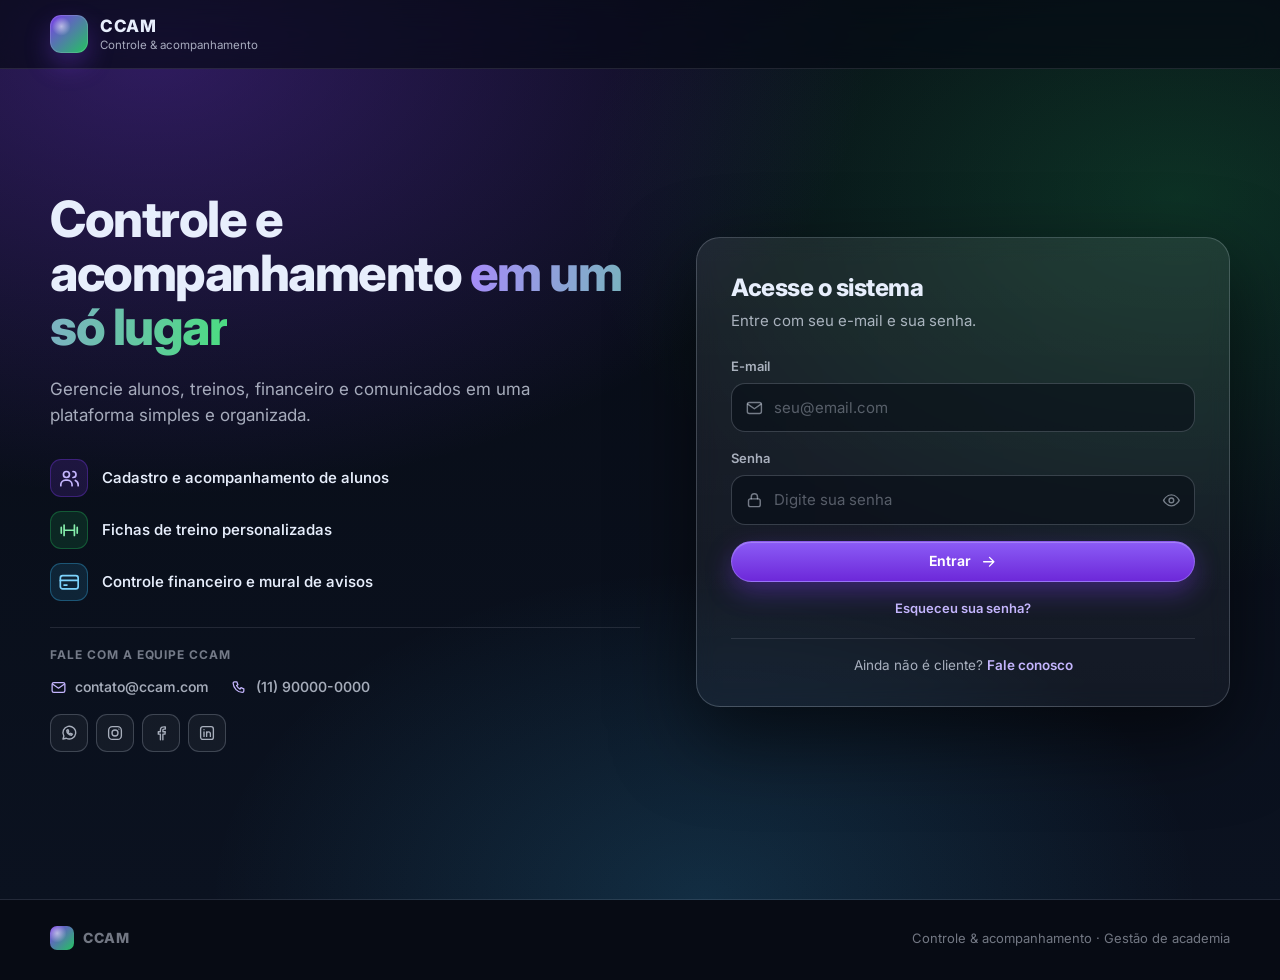
==== src/main/resources/static/cadastro.html @ 800ee3fe "Telas do sistema web" ====
<!doctype html>
<html lang="pt-BR">
  <head>
    <meta charset="utf-8" />
    <meta name="viewport" content="width=device-width, initial-scale=1" />
    <title>CCAM | Alunos</title>
    <meta name="description" content="Cadastro e consulta de alunos no CCAM." />
    <meta name="theme-color" content="#0b1220" />
    <link rel="icon" type="image/svg+xml" href="favicon.svg" />
    <link rel="icon" type="image/png" sizes="32x32" href="favicon-32.png" />
    <link rel="icon" href="favicon.ico" sizes="any" />
    <link rel="apple-touch-icon" href="apple-touch-icon.png" />
    <link rel="preconnect" href="https://fonts.googleapis.com" />
    <link rel="preconnect" href="https://fonts.gstatic.com" crossorigin />
    <link href="https://fonts.googleapis.com/css2?family=Inter:wght@400;500;600;700;800&amp;display=swap" rel="stylesheet" />
    <link rel="stylesheet" href="css/style.css" />
  </head>
  <body>
    <a class="skip-link" href="#conteudo">Pular para o conteúdo</a>
    <header class="topbar" data-topbar></header>

    <main id="conteudo">
      <div class="container page">
        <section class="hero">
          <span class="hero__eyebrow"><svg class="icon" aria-hidden="true" focusable="false"><use href="#i-user-plus"></use></svg>Alunos</span>
          <h1>Alunos</h1>
          <p>Cadastre novos alunos, consulte quem já está registrado e mantenha os dados atualizados.</p>
        </section>

        <section class="grid" data-perm="ALUNOS_EDITAR">
          <article class="card">
            <div class="card__head">
              <span class="chip-icon"><svg class="icon" aria-hidden="true" focusable="false"><use href="#i-user-plus"></use></svg></span>
              <div>
                <h2 id="aluno-form-title">Novo aluno</h2>
                <p class="help" id="aluno-form-sub">Campos marcados com <span class="req" aria-hidden="true">*</span> são obrigatórios.</p>
              </div>
            </div>

            <form id="formCadastro">
              <div class="form-section">
                <h3 class="form-section__title"><svg class="icon" aria-hidden="true" focusable="false"><use href="#i-user"></use></svg>Dados pessoais</h3>
                <div class="row">
                  <div class="field">
                    <label for="nome">Nome completo <span class="req" aria-hidden="true">*</span></label>
                    <input id="nome" type="text" required autocomplete="name" placeholder="Nome e sobrenome" />
                  </div>
                  <div class="field">
                    <label for="cpf">CPF <span class="req" aria-hidden="true">*</span></label>
                    <input id="cpf" type="text" required inputmode="numeric" data-mask="cpf" placeholder="000.000.000-00" />
                  </div>
                </div>
                <div class="row">
                  <div class="field">
                    <label for="data_nascimento">Data de nascimento</label>
                    <input id="data_nascimento" type="date" />
                  </div>
                  <div class="field">
                    <label for="sexo">Sexo</label>
                    <select id="sexo">
                      <option value="M">Masculino</option>
                      <option value="F">Feminino</option>
                    </select>
                  </div>
                </div>
              </div>

              <div class="form-section">
                <h3 class="form-section__title"><svg class="icon" aria-hidden="true" focusable="false"><use href="#i-phone"></use></svg>Contato</h3>
                <div class="row row--3">
                  <div class="field">
                    <label for="email">E-mail <span class="req" aria-hidden="true">*</span></label>
                    <input id="email" type="email" required autocomplete="email" placeholder="aluno@email.com" />
                  </div>
                  <div class="field">
                    <label for="celular">Celular <span class="req" aria-hidden="true">*</span></label>
                    <input id="celular" type="tel" required data-mask="phone" autocomplete="tel" placeholder="(00) 00000-0000" />
                  </div>
                  <div class="field">
                    <label for="telefone_fixo">Telefone fixo</label>
                    <input id="telefone_fixo" type="tel" data-mask="phone" placeholder="(00) 0000-0000" />
                  </div>
                </div>
              </div>

              <div class="form-section">
                <h3 class="form-section__title"><svg class="icon" aria-hidden="true" focusable="false"><use href="#i-activity"></use></svg>Medidas e saúde</h3>
                <div class="row">
                  <div class="field">
                    <label for="peso">Peso (kg)</label>
                    <input id="peso" type="number" step="0.1" placeholder="Ex: 75.5" />
                  </div>
                  <div class="field">
                    <label for="altura">Altura (m)</label>
                    <input id="altura" type="number" step="0.01" placeholder="Ex: 1.75" />
                  </div>
                </div>
                <div class="field">
                  <label for="condicao_saude">Condição de saúde</label>
                  <textarea id="condicao_saude" placeholder="Informe alergias, lesões ou condições médicas..."></textarea>
                </div>
              </div>

              <div class="form-actions">
                <button class="btn btn--brand" type="submit" id="btn-salvar-aluno"><svg class="icon" aria-hidden="true" focusable="false"><use href="#i-check"></use></svg>Salvar cadastro</button>
                <button class="btn btn--ghost" type="button" id="btn-cancelar-aluno" hidden>Cancelar edição</button>
              </div>
            </form>
          </article>
        </section>

        <section class="grid">
          <article class="card" id="alunos-card">
            <div class="card__head">
              <span class="chip-icon chip-icon--sky"><svg class="icon" aria-hidden="true" focusable="false"><use href="#i-users"></use></svg></span>
              <div>
                <h2>Alunos cadastrados</h2>
                <p class="help">Busque por nome, e-mail ou CPF. Alunos inativos não são apagados: o cadastro e o histórico ficam guardados.</p>
              </div>
            </div>

            <div class="toolbar" id="alunos-filtros">
              <div class="field toolbar__search">
                <label for="alunos-busca" class="sr-only">Buscar aluno</label>
                <div class="input-wrap">
                  <svg class="icon" aria-hidden="true" focusable="false"><use href="#i-search"></use></svg>
                  <input id="alunos-busca" type="search" data-filter="busca" placeholder="Buscar por nome, e-mail ou CPF" autocomplete="off" />
                </div>
              </div>
              <div class="field">
                <label for="alunos-status" class="sr-only">Situação</label>
                <select id="alunos-status" data-filter="status">
                  <option value="ativos" data-default>Alunos atuais (ativos)</option>
                  <option value="inativos">Somente inativos</option>
                  <option value="todos">Todos os alunos</option>
                </select>
              </div>
              <button type="button" class="btn btn--ghost" data-filter-clear>Limpar filtros</button>
            </div>

            <div class="table-wrap">
              <table aria-label="Alunos cadastrados">
                <thead>
                  <tr>
                    <th class="col-name">Aluno</th>
                    <th>CPF</th>
                    <th>Celular</th>
                    <th>Cadastro</th>
                    <th>Situação</th>
                    <th class="num">Ações</th>
                  </tr>
                </thead>
                <tbody id="alunos-lista">
                  <tr><td colspan="6" class="empty-cell"><p class="msg-info">Carregando alunos...</p></td></tr>
                </tbody>
              </table>
            </div>
            <div id="alunos-paginacao"></div>
          </article>
        </section>
      </div>
    </main>

    <footer class="footer" data-footer></footer>

    <script src="js/script.js"></script>
  </body>
</html>
---- src/main/resources/static/css/style.css ----
/* CCAM */

:root {
  /* Cores base */
  --bg: #0b1220;
  --bg-deep: #070b14;
  --surface: rgba(255, 255, 255, .045);
  --surface-2: rgba(255, 255, 255, .075);
  --surface-3: rgba(255, 255, 255, .11);
  --surface-solid: #101828;
  --text: #e7eefc;
  --muted: rgba(231, 238, 252, .70);
  --subtle: rgba(231, 238, 252, .48);

  /* Marca */
  --brand: #7c3aed;
  --brand-hi: #8b5cf6;
  --brand-lo: #6d28d9;
  --brand-2: #22c55e;
  --sky: #38bdf8;
  --danger: #ef4444;
  --warn: #f59e0b;

  /* Linhas e sombras */
  --border: rgba(231, 238, 252, .11);
  --border-strong: rgba(231, 238, 252, .20);
  --ring: 0 0 0 3px rgba(124, 58, 237, .32);
  --shadow-sm: 0 2px 8px rgba(0, 0, 0, .25);
  --shadow: 0 18px 44px rgba(0, 0, 0, .38);
  --shadow-lg: 0 30px 80px rgba(0, 0, 0, .55);

  /* Formas */
  --radius: 18px;
  --radius-md: 14px;
  --radius-sm: 10px;

  /* Tipografia */
  --font: "Inter", ui-sans-serif, system-ui, -apple-system, "Segoe UI", Roboto, "Helvetica Neue", Arial, sans-serif;

  --ease: cubic-bezier(.2, .7, .2, 1);
}

*,
*::before,
*::after {
  box-sizing: border-box;
}

html {
  height: 100%;
  background-color: #070b14;
  color-scheme: dark;
  -webkit-text-size-adjust: 100%;
  scroll-behavior: smooth;
}

body {
  display: flex;
  flex-direction: column;
  min-height: 100vh;
  margin: 0;
  font-family: var(--font);
  font-size: 15px;
  line-height: 1.55;
  color: var(--text);
  background:
    radial-gradient(1100px 680px at 12% 6%, rgba(124, 58, 237, .34), transparent 65%),
    radial-gradient(1000px 650px at 92% 22%, rgba(34, 197, 94, .20), transparent 60%),
    radial-gradient(900px 600px at 55% 100%, rgba(56, 189, 248, .16), transparent 55%),
    linear-gradient(180deg, var(--bg-deep), var(--bg));
  background-attachment: fixed;
  -webkit-font-smoothing: antialiased;
  -moz-osx-font-smoothing: grayscale;
  text-rendering: optimizeLegibility;
}

::selection {
  background: rgba(124, 58, 237, .45);
  color: #fff;
}

a {
  color: inherit;
  text-decoration: none;
}

h1,
h2,
h3,
h4 {
  margin: 0;
  line-height: 1.2;
  letter-spacing: -.01em;
}

p {
  margin: 0;
}

button,
input,
select,
textarea {
  font: inherit;
  color: inherit;
}

:focus-visible {
  outline: 2px solid var(--brand-hi);
  outline-offset: 2px;
}

.container {
  width: min(1180px, calc(100% - 40px));
  margin: 0 auto;
}

.skip-link {
  position: absolute;
  left: 12px;
  top: -60px;
  z-index: 200;
  padding: 10px 14px;
  border-radius: var(--radius-sm);
  background: var(--brand);
  color: #fff;
  font-weight: 600;
  transition: top .2s var(--ease);
}

.skip-link:focus {
  top: 12px;
}

/* Icones */
.icon {
  width: 1.25em;
  height: 1.25em;
  flex: none;
  fill: none;
  stroke: currentColor;
  stroke-width: 1.8;
  stroke-linecap: round;
  stroke-linejoin: round;
  vertical-align: -.2em;
}

/* Barra superior */
.topbar {
  position: sticky;
  top: 0;
  z-index: 50;
  min-height: 68px;
  backdrop-filter: blur(16px) saturate(1.2);
  -webkit-backdrop-filter: blur(16px) saturate(1.2);
  background: rgba(7, 11, 20, .70);
  border-bottom: 1px solid var(--border);
}

.topbar__inner {
  display: flex;
  align-items: center;
  justify-content: space-between;
  gap: 18px;
  min-height: 68px;
}

.brand {
  display: flex;
  align-items: center;
  gap: 12px;
  flex: none;
}

.logo {
  width: 38px;
  height: 38px;
  flex: none;
  border-radius: 11px;
  background:
    radial-gradient(17px 17px at 30% 30%, rgba(255, 255, 255, .55), transparent 55%),
    linear-gradient(135deg, #7c3aed, #22c55e);
  box-shadow: 0 12px 26px rgba(124, 58, 237, .32), inset 0 0 0 1px rgba(255, 255, 255, .14);
}

.brand__text {
  display: grid;
  line-height: 1.1;
}

.brand__name {
  font-weight: 800;
  font-size: 17px;
  letter-spacing: .04em;
}

.brand__tag {
  margin-top: 3px;
  font-size: 11.5px;
  color: var(--muted);
}

.nav {
  display: flex;
  align-items: center;
  gap: 4px;
  margin-left: auto;
}

.nav a {
  display: inline-flex;
  align-items: center;
  gap: 7px;
  padding: 8px 11px;
  border: 1px solid transparent;
  border-radius: 999px;
  font-size: 14px;
  font-weight: 550;
  color: var(--muted);
  white-space: nowrap;
  transition: background .18s var(--ease), border-color .18s var(--ease), color .18s var(--ease);
}

.nav a .icon {
  width: 17px;
  height: 17px;
  opacity: .85;
}

.nav a:hover {
  background: var(--surface-2);
  color: var(--text);
}

.nav a[aria-current="page"] {
  background: rgba(124, 58, 237, .20);
  border-color: rgba(124, 58, 237, .42);
  color: #fff;
  box-shadow: 0 6px 18px rgba(124, 58, 237, .18);
}

.nav a[aria-current="page"] .icon {
  color: #c4b5fd;
  opacity: 1;
}

.topbar__actions {
  display: flex;
  align-items: center;
  gap: 8px;
  flex: none;
}

.btn.menu-toggle {
  display: none;
}

@media (max-width: 1200px) {
  .btn.menu-toggle {
    display: inline-flex;
  }

  .nav {
    position: absolute;
    top: calc(100% + 1px);
    left: 0;
    right: 0;
    flex-direction: column;
    align-items: stretch;
    gap: 2px;
    padding: 12px 20px 16px;
    margin: 0;
    background: #0a0f1b;
    border-bottom: 1px solid var(--border);
    box-shadow: var(--shadow);
    opacity: 0;
    visibility: hidden;
    transform: translateY(-8px);
    transition: opacity .2s var(--ease), transform .2s var(--ease), visibility .2s;
  }

  .nav.is-open {
    opacity: 1;
    visibility: visible;
    transform: none;
  }

  .nav a {
    padding: 12px 14px;
    border-radius: var(--radius-sm);
    font-size: 15px;
  }

  .topbar__actions .btn-label {
    display: none;
  }
}

/* Estrutura de pagina */
main {
  flex: 1 0 auto;
  padding: 32px 0 56px;
}

.page > * {
  animation: rise .55s var(--ease) both;
}

.page > *:nth-child(2) {
  animation-delay: .06s;
}

.page > *:nth-child(3) {
  animation-delay: .12s;
}

.page > *:nth-child(4) {
  animation-delay: .18s;
}

@keyframes rise {
  from {
    opacity: 0;
    transform: translateY(12px);
  }

  to {
    opacity: 1;
    transform: none;
  }
}

.hero {
  position: relative;
  display: grid;
  gap: 10px;
  padding: 30px 32px;
  overflow: hidden;
  background:
    linear-gradient(180deg, rgba(255, 255, 255, .07), rgba(255, 255, 255, .03));
  border: 1px solid var(--border);
  border-radius: 22px;
  box-shadow: var(--shadow);
}

.hero::before {
  content: "";
  position: absolute;
  inset: -40% -10% auto auto;
  width: 520px;
  height: 520px;
  background: radial-gradient(closest-side, rgba(124, 58, 237, .30), transparent 70%);
  pointer-events: none;
}

.hero::after {
  content: "";
  position: absolute;
  inset: auto auto -55% 38%;
  width: 420px;
  height: 420px;
  background: radial-gradient(closest-side, rgba(34, 197, 94, .14), transparent 70%);
  pointer-events: none;
}

.hero > * {
  position: relative;
  z-index: 1;
}

.hero__eyebrow {
  display: inline-flex;
  align-items: center;
  gap: 8px;
  width: fit-content;
  padding: 5px 11px 5px 8px;
  border-radius: 999px;
  border: 1px solid rgba(124, 58, 237, .38);
  background: rgba(124, 58, 237, .14);
  color: #d4c8ff;
  font-size: 12px;
  font-weight: 650;
  letter-spacing: .04em;
  text-transform: uppercase;
}

.hero__eyebrow .icon {
  width: 15px;
  height: 15px;
}

.hero h1 {
  font-size: clamp(26px, 3.6vw, 38px);
  font-weight: 780;
  letter-spacing: -.025em;
}

.hero h1 .grad {
  background: linear-gradient(100deg, #a78bfa, #4ade80);
  -webkit-background-clip: text;
  background-clip: text;
  -webkit-text-fill-color: transparent;
}

.hero p {
  max-width: 68ch;
  color: var(--muted);
  font-size: 16px;
}

.hero__actions {
  display: flex;
  gap: 10px;
  flex-wrap: wrap;
  margin-top: 10px;
}

.hero--home {
  padding: 44px 40px;
}

.hero--home h1 {
  font-size: clamp(30px, 4.6vw, 50px);
}

.section-title {
  display: flex;
  align-items: center;
  justify-content: space-between;
  gap: 12px;
  margin: 34px 0 4px;
  font-size: 13px;
  font-weight: 700;
  letter-spacing: .08em;
  text-transform: uppercase;
  color: var(--subtle);
}

.grid {
  display: grid;
  gap: 18px;
  margin-top: 18px;
}

.grid--2 {
  grid-template-columns: repeat(2, minmax(0, 1fr));
}

.grid--3 {
  grid-template-columns: repeat(3, minmax(0, 1fr));
}

.grid > .span-2 {
  grid-column: span 2;
}

@media (max-width: 960px) {
  .grid--3 {
    grid-template-columns: repeat(2, minmax(0, 1fr));
  }
}

@media (max-width: 760px) {

  .grid--2,
  .grid--3 {
    grid-template-columns: 1fr;
  }

  .grid > .span-2 {
    grid-column: auto;
  }

  .hero {
    padding: 24px 22px;
  }

  .hero--home {
    padding: 30px 24px;
  }

  main {
    padding-top: 22px;
  }
}

/* Botoes */
.btn {
  display: inline-flex;
  align-items: center;
  justify-content: center;
  gap: 9px;
  appearance: none;
  padding: 11px 18px;
  border: 1px solid var(--border-strong);
  border-radius: 999px;
  background: var(--surface-2);
  color: var(--text);
  font-size: 14px;
  font-weight: 650;
  line-height: 1.2;
  cursor: pointer;
  white-space: nowrap;
  transition: transform .12s var(--ease), background .18s var(--ease), border-color .18s var(--ease), box-shadow .18s var(--ease), opacity .18s;
}

.btn:hover {
  background: var(--surface-3);
  border-color: rgba(231, 238, 252, .30);
}

.btn:active {
  transform: translateY(1px) scale(.99);
}

.btn:disabled,
.btn.is-loading {
  opacity: .65;
  cursor: not-allowed;
  pointer-events: none;
}

.btn--brand {
  border-color: rgba(167, 139, 250, .5);
  background: linear-gradient(180deg, #8b5cf6, #6d28d9);
  color: #fff;
  box-shadow: 0 10px 26px rgba(124, 58, 237, .38), inset 0 1px 0 rgba(255, 255, 255, .22);
}

.btn--brand:hover {
  background: linear-gradient(180deg, #9770fa, #7433e8);
  border-color: rgba(196, 181, 253, .65);
  box-shadow: 0 14px 32px rgba(124, 58, 237, .5), inset 0 1px 0 rgba(255, 255, 255, .26);
}

.btn--success {
  border-color: rgba(74, 222, 128, .45);
  background: linear-gradient(180deg, #2fd46b, #16a34a);
  color: #04200f;
  box-shadow: 0 10px 26px rgba(34, 197, 94, .28), inset 0 1px 0 rgba(255, 255, 255, .3);
}

.btn--success:hover {
  background: linear-gradient(180deg, #43e07d, #1bb352);
  border-color: rgba(134, 239, 172, .6);
}

.btn--danger {
  border-color: rgba(239, 68, 68, .45);
  background: rgba(239, 68, 68, .16);
  color: #fecaca;
}

.btn--danger:hover {
  background: rgba(239, 68, 68, .26);
  border-color: rgba(239, 68, 68, .65);
}

.btn--ghost {
  background: transparent;
  border-color: var(--border);
  color: var(--muted);
}

.btn--ghost:hover {
  background: var(--surface-2);
  color: var(--text);
}

.btn--sm {
  padding: 7px 13px;
  font-size: 12.5px;
}

.btn--block {
  width: 100%;
}

.btn.is-loading::before {
  content: "";
  width: 15px;
  height: 15px;
  border-radius: 50%;
  border: 2px solid rgba(255, 255, 255, .35);
  border-top-color: #fff;
  animation: spin .7s linear infinite;
}

@keyframes spin {
  to {
    transform: rotate(360deg);
  }
}

.btn--icon {
  padding: 10px;
  border-radius: 12px;
}

/* Cards */
.card {
  position: relative;
  padding: 24px;
  background: linear-gradient(180deg, rgba(255, 255, 255, .06), rgba(255, 255, 255, .035));
  border: 1px solid var(--border);
  border-radius: var(--radius);
  box-shadow: var(--shadow-sm);
}

.card__head {
  display: flex;
  align-items: flex-start;
  gap: 14px;
  margin-bottom: 18px;
}

.card__head h2 {
  font-size: 17px;
  font-weight: 700;
}

.card__head p,
.card > p.help {
  margin-top: 4px;
}

.chip-icon {
  display: inline-grid;
  place-items: center;
  width: 40px;
  height: 40px;
  flex: none;
  border-radius: 12px;
  border: 1px solid rgba(124, 58, 237, .34);
  background: rgba(124, 58, 237, .16);
  color: #c4b5fd;
  font-size: 20px;
}

.chip-icon--green {
  border-color: rgba(34, 197, 94, .32);
  background: rgba(34, 197, 94, .13);
  color: #86efac;
}

.chip-icon--sky {
  border-color: rgba(56, 189, 248, .32);
  background: rgba(56, 189, 248, .12);
  color: #7dd3fc;
}

.chip-icon--warn {
  border-color: rgba(245, 158, 11, .32);
  background: rgba(245, 158, 11, .12);
  color: #fcd34d;
}

.card > h2 {
  margin-bottom: 8px;
  font-size: 17px;
  font-weight: 700;
}

.card p {
  color: var(--muted);
}

/* Modulos da home */
.module {
  position: relative;
  display: flex;
  align-items: center;
  gap: 16px;
  padding: 20px;
  background: linear-gradient(180deg, rgba(255, 255, 255, .06), rgba(255, 255, 255, .03));
  border: 1px solid var(--border);
  border-radius: var(--radius);
  box-shadow: var(--shadow-sm);
  transition: transform .2s var(--ease), border-color .2s var(--ease), box-shadow .2s var(--ease), background .2s var(--ease);
}

.module:hover {
  transform: translateY(-3px);
  border-color: rgba(124, 58, 237, .5);
  background: linear-gradient(180deg, rgba(124, 58, 237, .13), rgba(255, 255, 255, .035));
  box-shadow: 0 18px 40px rgba(0, 0, 0, .4), 0 0 0 1px rgba(124, 58, 237, .18);
}

.module .chip-icon {
  width: 48px;
  height: 48px;
  border-radius: 14px;
  font-size: 23px;
}

.module__body {
  display: grid;
  gap: 3px;
  min-width: 0;
}

.module__body strong {
  font-size: 16px;
  font-weight: 700;
}

.module__body span {
  font-size: 13.5px;
  line-height: 1.45;
  color: var(--muted);
}

.module__arrow {
  margin-left: auto;
  color: var(--subtle);
  transition: transform .2s var(--ease), color .2s var(--ease);
}

.module:hover .module__arrow {
  transform: translateX(3px);
  color: #c4b5fd;
}

/* Indicadores */
.kpi {
  display: grid;
  gap: 14px;
}

.kpi__top {
  display: flex;
  align-items: center;
  justify-content: space-between;
  gap: 12px;
}

.kpi__title {
  font-size: 13.5px;
  font-weight: 600;
  color: var(--muted);
}

.kpi__value {
  font-size: 38px;
  font-weight: 800;
  letter-spacing: -.03em;
  line-height: 1;
  font-variant-numeric: tabular-nums;
}

.kpi__label {
  font-size: 13px;
  color: var(--muted);
}

.kpi__foot {
  display: flex;
  align-items: baseline;
  gap: 10px;
}

/* Formularios */
form {
  display: grid;
  gap: 16px;
}

.form-section {
  display: grid;
  gap: 16px;
  padding-top: 22px;
  margin-top: 6px;
  border-top: 1px solid var(--border);
}

.form-section:first-of-type {
  padding-top: 0;
  margin-top: 0;
  border-top: none;
}

.form-section__title {
  display: flex;
  align-items: center;
  gap: 9px;
  font-size: 12px;
  font-weight: 700;
  letter-spacing: .09em;
  text-transform: uppercase;
  color: var(--subtle);
}

.form-section__title .icon {
  color: #a78bfa;
}

.field {
  display: grid;
  gap: 7px;
  min-width: 0;
}

label {
  font-size: 13px;
  font-weight: 600;
  color: var(--muted);
}

.req {
  margin-left: 2px;
  color: #f9a8d4;
}

input,
select,
textarea {
  width: 100%;
  padding: 12px 14px;
  border-radius: var(--radius-md);
  border: 1px solid var(--border-strong);
  background: rgba(7, 11, 20, .55);
  color: var(--text);
  outline: none;
  transition: border-color .18s var(--ease), box-shadow .18s var(--ease), background .18s var(--ease);
}

input::placeholder,
textarea::placeholder {
  color: rgba(231, 238, 252, .34);
}

input:hover,
select:hover,
textarea:hover {
  border-color: rgba(231, 238, 252, .30);
}

input:focus,
select:focus,
textarea:focus {
  border-color: rgba(139, 92, 246, .75);
  background: rgba(7, 11, 20, .75);
  box-shadow: var(--ring);
}

input:disabled,
textarea:disabled,
select:disabled {
  opacity: .7;
  cursor: not-allowed;
}

select {
  appearance: none;
  -webkit-appearance: none;
  padding-right: 40px;
  cursor: pointer;
  background-image: url("data:image/svg+xml,%3Csvg xmlns='http://www.w3.org/2000/svg' width='16' height='16' viewBox='0 0 24 24' fill='none' stroke='%23a9b4cc' stroke-width='2' stroke-linecap='round' stroke-linejoin='round'%3E%3Cpath d='m6 9 6 6 6-6'/%3E%3C/svg%3E");
  background-repeat: no-repeat;
  background-position: right 14px center;
}

select option {
  background: #101828;
  color: var(--text);
}

textarea {
  min-height: 120px;
  resize: vertical;
  line-height: 1.5;
}

.help {
  font-size: 13px;
  color: var(--subtle);
}

.row {
  display: grid;
  grid-template-columns: repeat(2, minmax(0, 1fr));
  gap: 16px;
}

.row--3 {
  grid-template-columns: repeat(3, minmax(0, 1fr));
}

.row--4 {
  grid-template-columns: repeat(4, minmax(0, 1fr));
}

@media (max-width: 960px) {
  .row--4 {
    grid-template-columns: repeat(2, minmax(0, 1fr));
  }
}

@media (max-width: 720px) {

  .row,
  .row--3,
  .row--4 {
    grid-template-columns: 1fr;
  }
}

.inline {
  display: flex;
  gap: 10px;
  flex-wrap: wrap;
  align-items: center;
}

.form-actions {
  display: flex;
  gap: 10px;
  flex-wrap: wrap;
  align-items: center;
  padding-top: 8px;
}

.input-wrap {
  position: relative;
}

.input-wrap > .icon {
  position: absolute;
  left: 14px;
  top: 50%;
  transform: translateY(-50%);
  color: var(--subtle);
  pointer-events: none;
}

.input-wrap input {
  padding-left: 42px;
}

.input-wrap .input-action {
  position: absolute;
  right: 6px;
  top: 50%;
  transform: translateY(-50%);
  display: grid;
  place-items: center;
  width: 36px;
  height: 36px;
  border: none;
  border-radius: 9px;
  background: transparent;
  color: var(--subtle);
  cursor: pointer;
}

.input-wrap .input-action:hover {
  background: var(--surface-2);
  color: var(--text);
}

.input-wrap input[type="password"],
.input-wrap input.has-action {
  padding-right: 46px;
}

.form-alert {
  display: flex;
  align-items: flex-start;
  gap: 10px;
  padding: 12px 14px;
  border-radius: var(--radius-md);
  border: 1px solid rgba(239, 68, 68, .4);
  background: rgba(239, 68, 68, .12);
  color: #fecaca;
  font-size: 14px;
}

.form-alert[hidden] {
  display: none;
}

/* Tabelas, selos e estados vazios */
.table-wrap {
  overflow-x: auto;
  border: 1px solid var(--border);
  border-radius: var(--radius-md);
  background: rgba(7, 11, 20, .35);
}

table {
  width: 100%;
  border-collapse: collapse;
  font-variant-numeric: tabular-nums;
}

th,
td {
  padding: 13px 14px;
  text-align: left;
  border-bottom: 1px solid var(--border);
  vertical-align: middle;
}

th {
  position: sticky;
  top: 0;
  font-size: 11.5px;
  font-weight: 700;
  letter-spacing: .08em;
  text-transform: uppercase;
  color: var(--subtle);
  background: rgba(255, 255, 255, .04);
  white-space: nowrap;
}

tbody tr {
  transition: background .15s;
}

tbody tr:hover {
  background: rgba(255, 255, 255, .035);
}

tr:last-child td {
  border-bottom: none;
}

td.num,
th.num {
  text-align: right;
}

.col-name {
  min-width: 150px;
}

td.empty-cell {
  padding: 0;
}

.badge {
  display: inline-flex;
  align-items: center;
  gap: 7px;
  padding: 4px 11px 4px 9px;
  border-radius: 999px;
  border: 1px solid var(--border-strong);
  background: var(--surface-2);
  color: var(--muted);
  font-size: 12px;
  font-weight: 650;
  white-space: nowrap;
}

.badge::before {
  content: "";
  width: 7px;
  height: 7px;
  border-radius: 50%;
  background: currentColor;
}

.badge--ok {
  border-color: rgba(34, 197, 94, .38);
  background: rgba(34, 197, 94, .13);
  color: #86efac;
}

.badge--warn {
  border-color: rgba(245, 158, 11, .38);
  background: rgba(245, 158, 11, .12);
  color: #fcd34d;
}

.badge--danger {
  border-color: rgba(239, 68, 68, .38);
  background: rgba(239, 68, 68, .12);
  color: #fca5a5;
}

.pill {
  display: inline-flex;
  align-items: center;
  gap: 8px;
  padding: 5px 11px;
  border-radius: 999px;
  border: 1px solid var(--border-strong);
  background: var(--surface);
  color: var(--muted);
  font-size: 12px;
  font-weight: 600;
}

.pill--in {
  border-color: rgba(34, 197, 94, .3);
  background: rgba(34, 197, 94, .13);
  color: #86efac;
}

.pill--out {
  border-color: rgba(239, 68, 68, .3);
  background: rgba(239, 68, 68, .12);
  color: #fca5a5;
}

.empty {
  display: grid;
  justify-items: center;
  gap: 8px;
  padding: 34px 20px;
  text-align: center;
  color: var(--muted);
}

.empty .chip-icon {
  width: 46px;
  height: 46px;
  margin-bottom: 4px;
  border-color: var(--border-strong);
  background: var(--surface);
  color: var(--subtle);
}

.empty strong {
  font-size: 14.5px;
  color: var(--text);
}

.empty span {
  font-size: 13px;
  color: var(--subtle);
  max-width: 36ch;
}

.empty--error .chip-icon {
  border-color: rgba(239, 68, 68, .32);
  background: rgba(239, 68, 68, .12);
  color: #fca5a5;
}

.skeleton {
  border-radius: 8px;
  background: linear-gradient(90deg, rgba(255, 255, 255, .05), rgba(255, 255, 255, .11), rgba(255, 255, 255, .05));
  background-size: 200% 100%;
  animation: shimmer 1.3s linear infinite;
}

@keyframes shimmer {
  to {
    background-position: -200% 0;
  }
}

.list {
  display: grid;
  gap: 4px;
  margin: 0;
  padding: 0;
  list-style: none;
}

.list li {
  display: flex;
  align-items: center;
  gap: 12px;
  padding: 11px 12px;
  border-radius: var(--radius-sm);
  color: var(--muted);
}

/* Treinos */
.acc-group {
  display: grid;
  gap: 10px;
  margin-top: 14px;
  max-height: 460px;
  overflow-y: auto;
  padding-right: 4px;
}

details.acc {
  border: 1px solid var(--border);
  border-radius: var(--radius-md);
  background: rgba(255, 255, 255, .03);
  transition: border-color .2s var(--ease), background .2s var(--ease);
}

details.acc[open] {
  border-color: rgba(124, 58, 237, .38);
  background: rgba(124, 58, 237, .06);
}

summary.acc__sum {
  display: flex;
  align-items: center;
  gap: 12px;
  padding: 13px 14px;
  cursor: pointer;
  list-style: none;
  font-size: 13px;
  font-weight: 700;
  letter-spacing: .07em;
  color: var(--text);
  user-select: none;
}

summary.acc__sum::-webkit-details-marker {
  display: none;
}

.acc__title {
  display: flex;
  align-items: center;
  gap: 10px;
}

.acc__title .icon {
  color: #a78bfa;
}

.acc__count {
  margin-left: auto;
  min-width: 26px;
  padding: 2px 8px;
  border-radius: 999px;
  background: var(--surface-2);
  color: var(--muted);
  font-size: 12px;
  font-weight: 650;
  letter-spacing: 0;
  text-align: center;
}

.acc__chev {
  color: var(--subtle);
  transition: transform .25s var(--ease);
}

details.acc[open] .acc__chev {
  transform: rotate(180deg);
}

.ex-list {
  display: grid;
  gap: 3px;
  margin: 0;
  padding: 0 8px 10px;
  list-style: none;
}

.exercicio-item {
  display: flex;
  align-items: center;
  gap: 11px;
  width: 100%;
  padding: 10px 12px;
  border: 1px solid transparent;
  border-radius: var(--radius-sm);
  background: transparent;
  color: var(--muted);
  font-size: 14px;
  text-align: left;
  cursor: pointer;
  transition: background .15s, border-color .15s, color .15s;
}

.exercicio-item::before {
  content: "";
  width: 8px;
  height: 8px;
  flex: none;
  border-radius: 50%;
  border: 2px solid rgba(231, 238, 252, .32);
  transition: border-color .15s, background .15s;
}

.exercicio-item:hover {
  background: var(--surface-2);
  color: var(--text);
}

.exercicio-item.selecionado {
  background: rgba(124, 58, 237, .22);
  border-color: rgba(139, 92, 246, .6);
  color: #fff;
  font-weight: 650;
}

.exercicio-item.selecionado::before {
  border-color: #4ade80;
  background: #4ade80;
}

.display-box {
  display: flex;
  align-items: center;
  gap: 10px;
  min-height: 48px;
  padding: 12px 14px;
  border: 1px dashed var(--border-strong);
  border-radius: var(--radius-md);
  background: rgba(7, 11, 20, .35);
  color: var(--subtle);
  font-size: 14px;
}

.display-box.is-filled {
  border-style: solid;
  border-color: rgba(139, 92, 246, .55);
  background: rgba(124, 58, 237, .13);
  color: var(--text);
}

.tag {
  display: inline-flex;
  align-items: center;
  padding: 3px 9px;
  border-radius: 999px;
  background: rgba(124, 58, 237, .28);
  border: 1px solid rgba(167, 139, 250, .4);
  color: #ddd6fe;
  font-size: 11.5px;
  font-weight: 700;
  letter-spacing: .05em;
  text-transform: uppercase;
}

.ficha-head {
  display: flex;
  align-items: center;
  justify-content: space-between;
  gap: 12px;
  margin: 22px 0 6px;
  padding-bottom: 14px;
  border-bottom: 1px solid var(--border);
}

.ficha-titulo {
  font-size: 16px;
  font-weight: 700;
}

.ficha-grupo {
  margin-top: 22px;
}

.ficha-grupo__title {
  display: flex;
  align-items: center;
  gap: 10px;
  font-size: 12px;
  font-weight: 700;
  letter-spacing: .09em;
  color: var(--muted);
}

.ficha-grupo__title::before {
  content: "";
  width: 4px;
  height: 16px;
  border-radius: 2px;
  background: linear-gradient(180deg, #8b5cf6, #22c55e);
}

.ficha-grupo__title .count {
  padding: 1px 8px;
  border-radius: 999px;
  background: var(--surface-2);
  font-size: 11.5px;
  letter-spacing: 0;
}

.ficha-card {
  position: relative;
  padding: 16px;
  border-radius: var(--radius-md);
  border: 1px solid var(--border);
  background: rgba(255, 255, 255, .035);
  transition: border-color .2s var(--ease), transform .2s var(--ease);
}

.ficha-card:hover {
  border-color: rgba(124, 58, 237, .45);
  transform: translateY(-2px);
}

.ficha-card-nome {
  display: block;
  margin-bottom: 12px;
  font-size: 15px;
  font-weight: 700;
  color: #fff;
}

.ficha-card-detalhes {
  display: grid;
  gap: 7px;
  font-size: 13px;
  color: var(--muted);
}

.meta {
  display: flex;
  align-items: center;
  gap: 9px;
}

.meta .icon {
  width: 16px;
  height: 16px;
  color: #a78bfa;
}

.msg-info,
.msg-erro {
  padding: 26px 16px;
  text-align: center;
  color: var(--muted);
}

.msg-erro {
  color: #fca5a5;
}

/* Mural */
.notice {
  display: grid;
  gap: 14px;
  padding: 22px;
  border: 1px solid var(--border);
  border-radius: var(--radius);
  background: linear-gradient(180deg, rgba(255, 255, 255, .06), rgba(255, 255, 255, .03));
  box-shadow: var(--shadow-sm);
  transition: transform .2s var(--ease), border-color .2s var(--ease);
}

.notice:hover {
  transform: translateY(-2px);
  border-color: rgba(124, 58, 237, .4);
}

.notice__head {
  display: flex;
  align-items: center;
  gap: 12px;
}

.notice__head h3 {
  font-size: 16.5px;
  font-weight: 700;
}

.notice__msg {
  color: var(--muted);
  white-space: pre-line;
  overflow-wrap: anywhere;
}

.notice__foot {
  display: flex;
  align-items: center;
  gap: 8px;
  padding-top: 14px;
  border-top: 1px solid var(--border);
  font-size: 12.5px;
  color: var(--subtle);
}

.notice__foot .icon {
  width: 15px;
  height: 15px;
}

/* Empresa */
.company {
  display: grid;
  gap: 26px;
}

.company__head {
  display: flex;
  align-items: center;
  gap: 18px;
  padding-bottom: 24px;
  border-bottom: 1px solid var(--border);
}

.company__head .logo {
  width: 62px;
  height: 62px;
  border-radius: 18px;
}

.company__head h2 {
  font-size: 22px;
  font-weight: 750;
}

.company__head p {
  margin-top: 3px;
}

.dl {
  display: grid;
  grid-template-columns: repeat(2, minmax(0, 1fr));
  gap: 22px 28px;
  margin: 0;
}

.dl div {
  display: grid;
  gap: 5px;
  padding: 16px 18px;
  border: 1px solid var(--border);
  border-radius: var(--radius-md);
  background: rgba(7, 11, 20, .35);
}

.dl .full {
  grid-column: 1 / -1;
}

.dl dt {
  font-size: 11.5px;
  font-weight: 700;
  letter-spacing: .08em;
  text-transform: uppercase;
  color: var(--subtle);
}

.dl dd {
  margin: 0;
  font-size: 15.5px;
  font-weight: 550;
}

@media (max-width: 720px) {
  .dl {
    grid-template-columns: 1fr;
  }
}

/* Modal de avisos e notificacoes */
body.modal-open {
  overflow: hidden;
}

.modal-backdrop {
  position: fixed;
  inset: 0;
  z-index: 1000;
  display: grid;
  place-items: center;
  padding: 20px;
  background: rgba(4, 7, 14, .66);
  backdrop-filter: blur(6px);
  -webkit-backdrop-filter: blur(6px);
  animation: fade-in .18s ease both;
}

.modal-backdrop.is-closing {
  animation: fade-out .16s ease both;
}

.modal {
  position: relative;
  width: min(440px, 100%);
  padding: 30px 28px 24px;
  text-align: center;
  border: 1px solid var(--border-strong);
  border-radius: 22px;
  background:
    radial-gradient(260px 160px at 50% 0%, var(--modal-glow, rgba(124, 58, 237, .26)), transparent 70%),
    linear-gradient(180deg, #151e33, #0e1627);
  box-shadow: var(--shadow-lg);
  animation: pop-in .26s var(--ease) both;
}

.modal-backdrop.is-closing .modal {
  animation: pop-out .16s ease both;
}

.modal__icon {
  display: grid;
  place-items: center;
  width: 62px;
  height: 62px;
  margin: 0 auto 18px;
  border-radius: 50%;
  border: 1px solid var(--modal-ring, rgba(167, 139, 250, .45));
  background: var(--modal-bg, rgba(124, 58, 237, .18));
  color: var(--modal-color, #c4b5fd);
  font-size: 30px;
  box-shadow: 0 0 0 8px var(--modal-halo, rgba(124, 58, 237, .08));
}

.modal__title {
  font-size: 20px;
  font-weight: 750;
  letter-spacing: -.01em;
}

.modal__message {
  margin-top: 8px;
  color: var(--muted);
  font-size: 15px;
  line-height: 1.55;
  overflow-wrap: anywhere;
}

.modal__actions {
  display: flex;
  justify-content: center;
  gap: 10px;
  margin-top: 26px;
}

.modal__actions .btn {
  min-width: 112px;
}

.modal--success {
  --modal-glow: rgba(34, 197, 94, .24);
  --modal-ring: rgba(74, 222, 128, .5);
  --modal-bg: rgba(34, 197, 94, .16);
  --modal-color: #86efac;
  --modal-halo: rgba(34, 197, 94, .08);
}

.modal--error {
  --modal-glow: rgba(239, 68, 68, .24);
  --modal-ring: rgba(248, 113, 113, .5);
  --modal-bg: rgba(239, 68, 68, .16);
  --modal-color: #fca5a5;
  --modal-halo: rgba(239, 68, 68, .08);
}

.modal--warning {
  --modal-glow: rgba(245, 158, 11, .22);
  --modal-ring: rgba(251, 191, 36, .5);
  --modal-bg: rgba(245, 158, 11, .15);
  --modal-color: #fcd34d;
  --modal-halo: rgba(245, 158, 11, .08);
}

@keyframes fade-in {
  from {
    opacity: 0;
  }
}

@keyframes fade-out {
  to {
    opacity: 0;
  }
}

@keyframes pop-in {
  from {
    opacity: 0;
    transform: translateY(14px) scale(.96);
  }
}

@keyframes pop-out {
  to {
    opacity: 0;
    transform: translateY(8px) scale(.98);
  }
}

.toasts {
  position: fixed;
  right: 20px;
  bottom: 20px;
  z-index: 1100;
  display: grid;
  gap: 10px;
  width: min(380px, calc(100% - 40px));
  pointer-events: none;
}

.toast {
  position: relative;
  display: flex;
  align-items: flex-start;
  gap: 12px;
  padding: 14px 14px 16px 16px;
  overflow: hidden;
  border: 1px solid var(--border-strong);
  border-radius: var(--radius-md);
  background: linear-gradient(180deg, #172036, #101828);
  box-shadow: var(--shadow);
  pointer-events: auto;
  animation: toast-in .3s var(--ease) both;
}

.toast.is-closing {
  animation: toast-out .2s ease both;
}

.toast__icon {
  display: grid;
  place-items: center;
  width: 32px;
  height: 32px;
  flex: none;
  border-radius: 10px;
  background: var(--t-bg, rgba(124, 58, 237, .16));
  color: var(--t-color, #c4b5fd);
  font-size: 18px;
}

.toast__body {
  display: grid;
  gap: 2px;
  min-width: 0;
  flex: 1;
}

.toast__title {
  font-size: 14px;
  font-weight: 700;
}

.toast__msg {
  font-size: 13.5px;
  color: var(--muted);
  overflow-wrap: anywhere;
}

.toast__close {
  display: grid;
  place-items: center;
  width: 26px;
  height: 26px;
  flex: none;
  border: none;
  border-radius: 8px;
  background: transparent;
  color: var(--subtle);
  cursor: pointer;
}

.toast__close:hover {
  background: var(--surface-2);
  color: var(--text);
}

.toast__bar {
  position: absolute;
  left: 0;
  bottom: 0;
  height: 3px;
  width: 100%;
  background: var(--t-color, #c4b5fd);
  transform-origin: left;
  animation: toast-bar var(--dur, 4500ms) linear forwards;
  opacity: .8;
}

.toast--success {
  --t-bg: rgba(34, 197, 94, .16);
  --t-color: #4ade80;
}

.toast--error {
  --t-bg: rgba(239, 68, 68, .16);
  --t-color: #f87171;
}

.toast--warning {
  --t-bg: rgba(245, 158, 11, .15);
  --t-color: #fbbf24;
}

@keyframes toast-in {
  from {
    opacity: 0;
    transform: translateX(24px);
  }
}

@keyframes toast-out {
  to {
    opacity: 0;
    transform: translateX(24px);
  }
}

@keyframes toast-bar {
  to {
    transform: scaleX(0);
  }
}

@media (max-width: 560px) {
  .toasts {
    right: 12px;
    left: 12px;
    bottom: 12px;
    width: auto;
  }

  .modal__actions {
    flex-direction: column-reverse;
  }

  .modal__actions .btn {
    width: 100%;
  }
}

/* Login */
.auth {
  display: grid;
  grid-template-columns: minmax(0, 1.05fr) minmax(0, .95fr);
  gap: 56px;
  align-items: center;
  min-height: calc(100vh - 68px - 90px);
  padding: 24px 0;
}

.auth__aside {
  display: grid;
  gap: 22px;
}

.auth__aside h1 {
  font-size: clamp(32px, 4.4vw, 50px);
  font-weight: 800;
  letter-spacing: -.03em;
  line-height: 1.08;
}

.auth__aside h1 .grad {
  background: linear-gradient(100deg, #a78bfa, #4ade80);
  -webkit-background-clip: text;
  background-clip: text;
  -webkit-text-fill-color: transparent;
}

.auth__aside > p {
  max-width: 46ch;
  font-size: 17px;
  color: var(--muted);
}

.features {
  display: grid;
  gap: 14px;
  margin: 8px 0 0;
  padding: 0;
  list-style: none;
}

.features li {
  display: flex;
  align-items: center;
  gap: 14px;
  color: var(--text);
  font-weight: 550;
}

.features .chip-icon {
  width: 38px;
  height: 38px;
  border-radius: 11px;
  font-size: 18px;
}

.auth__panel {
  padding: 36px 34px 30px;
  border-radius: 24px;
  border: 1px solid var(--border-strong);
  background: linear-gradient(180deg, rgba(255, 255, 255, .08), rgba(255, 255, 255, .04));
  box-shadow: var(--shadow-lg);
  backdrop-filter: blur(10px);
  -webkit-backdrop-filter: blur(10px);
}

.auth__panel h2 {
  font-size: 24px;
  font-weight: 780;
  letter-spacing: -.02em;
}

.auth__panel .lead {
  margin: 6px 0 24px;
  color: var(--muted);
}

@media (max-width: 920px) {
  .auth {
    grid-template-columns: 1fr;
    gap: 0;
    max-width: 480px;
    margin: 0 auto;
  }

  .auth__aside {
    display: none;
  }

  .auth__panel {
    padding: 30px 24px 26px;
  }
}

/* Rodape */
.footer {
  flex-shrink: 0;
  padding: 26px 0 30px;
  border-top: 1px solid var(--border);
  color: var(--subtle);
  font-size: 13px;
}

.footer__inner {
  display: flex;
  align-items: center;
  justify-content: space-between;
  gap: 14px;
  flex-wrap: wrap;
}

.footer .brand__name {
  font-size: 14px;
}

.footer .logo {
  width: 24px;
  height: 24px;
  border-radius: 7px;
  box-shadow: none;
}

.footer .brand {
  gap: 9px;
}

/* Utilitarios */
.muted {
  color: var(--muted);
}

.spacer {
  height: 8px;
}

[hidden] {
  display: none !important;
}

.sr-only {
  position: absolute;
  width: 1px;
  height: 1px;
  margin: -1px;
  padding: 0;
  overflow: hidden;
  clip: rect(0, 0, 0, 0);
  white-space: nowrap;
  border: 0;
}

/* Barras de rolagem discretas */
* {
  scrollbar-width: thin;
  scrollbar-color: rgba(231, 238, 252, .22) transparent;
}

::-webkit-scrollbar {
  width: 10px;
  height: 10px;
}

::-webkit-scrollbar-thumb {
  border-radius: 999px;
  border: 2px solid transparent;
  background: rgba(231, 238, 252, .2);
  background-clip: padding-box;
}

@media (prefers-reduced-motion: reduce) {

  *,
  *::before,
  *::after {
    animation-duration: .01ms !important;
    animation-iteration-count: 1 !important;
    transition-duration: .01ms !important;
    scroll-behavior: auto !important;
  }
}

/* Complementos */
.grid--split {
  grid-template-columns: minmax(0, 1.65fr) minmax(0, 1fr);
  align-items: start;
}

@media (max-width: 960px) {
  .grid--split {
    grid-template-columns: 1fr;
  }
}

.list li.is-empty {
  display: block;
  padding: 0;
}

.link {
  color: #c4b5fd;
  font-weight: 600;
}

.link:hover {
  color: #ddd6fe;
  text-decoration: underline;
  text-underline-offset: 3px;
}

.card--flush {
  padding: 0;
  overflow: hidden;
}

.back-link {
  display: inline-flex;
  align-items: center;
  gap: 8px;
  width: fit-content;
  margin-bottom: 16px;
  padding: 7px 14px 7px 10px;
  border: 1px solid var(--border);
  border-radius: 999px;
  background: var(--surface);
  color: var(--muted);
  font-size: 13.5px;
  font-weight: 600;
  transition: background .18s var(--ease), color .18s var(--ease), border-color .18s var(--ease), transform .18s var(--ease);
}

.back-link:hover {
  background: var(--surface-2);
  border-color: var(--border-strong);
  color: var(--text);
  transform: translateX(-2px);
}

.page > .back-link {
  display: inline-flex;
}

input:-webkit-autofill,
input:-webkit-autofill:hover,
input:-webkit-autofill:focus,
textarea:-webkit-autofill,
select:-webkit-autofill {
  -webkit-text-fill-color: var(--text);
  caret-color: var(--text);
  -webkit-box-shadow: 0 0 0 1000px #0d1526 inset;
  box-shadow: 0 0 0 1000px #0d1526 inset;
  border-color: rgba(139, 92, 246, .45);
  transition: background-color 600000s 0s, color 600000s 0s;
}

input:autofill {
  filter: none !important;
  background-color: #0d1526 !important;
  color: var(--text) !important;
}

input:-moz-autofill {
  filter: none !important;
  background-color: #0d1526 !important;
  color: var(--text) !important;
}

/* Menu do usuario */
.usermenu {
  position: relative;
}

.usermenu__btn {
  display: inline-flex;
  align-items: center;
  gap: 8px;
  padding: 4px 10px 4px 4px;
  border: 1px solid var(--border);
  border-radius: 999px;
  background: var(--surface);
  color: var(--muted);
  cursor: pointer;
  transition: background .18s var(--ease), border-color .18s var(--ease);
}

.usermenu__btn:hover,
.usermenu__btn[aria-expanded="true"] {
  background: var(--surface-2);
  border-color: var(--border-strong);
  color: var(--text);
}

.avatar {
  display: grid;
  place-items: center;
  width: 32px;
  height: 32px;
  flex: none;
  border-radius: 50%;
  background: linear-gradient(135deg, #7c3aed, #22c55e);
  color: #fff;
  font-size: 12.5px;
  font-weight: 750;
  letter-spacing: .02em;
  box-shadow: inset 0 0 0 1px rgba(255, 255, 255, .18);
}

.avatar--lg {
  width: 44px;
  height: 44px;
  font-size: 16px;
}

.usermenu__panel {
  position: absolute;
  right: 0;
  top: calc(100% + 10px);
  z-index: 60;
  width: 290px;
  padding: 8px;
  border: 1px solid var(--border-strong);
  border-radius: var(--radius-md);
  background: linear-gradient(180deg, #172036, #0f1729);
  box-shadow: var(--shadow-lg);
  animation: pop-in .2s var(--ease) both;
}

.usermenu__head {
  display: grid;
  gap: 4px;
  padding: 12px 12px 14px;
  margin-bottom: 6px;
  border-bottom: 1px solid var(--border);
}

.usermenu__head strong {
  font-size: 15px;
  overflow-wrap: anywhere;
}

.usermenu__head span {
  font-size: 12.5px;
  color: var(--muted);
  overflow-wrap: anywhere;
}

.usermenu__head .badge {
  width: fit-content;
  margin-top: 6px;
}

.usermenu__panel a,
.usermenu__panel button {
  display: flex;
  align-items: center;
  gap: 10px;
  width: 100%;
  padding: 10px 12px;
  border: none;
  border-radius: var(--radius-sm);
  background: transparent;
  color: var(--muted);
  font-size: 14px;
  font-weight: 550;
  text-align: left;
  cursor: pointer;
}

.usermenu__panel a:hover,
.usermenu__panel button:hover {
  background: var(--surface-2);
  color: var(--text);
}

.usermenu__panel .icon {
  width: 17px;
  height: 17px;
}

.fgrid {
  display: grid;
  grid-template-columns: repeat(6, minmax(0, 1fr));
  gap: 16px;
}

.col-1 { grid-column: span 1; }
.col-2 { grid-column: span 2; }
.col-3 { grid-column: span 3; }
.col-4 { grid-column: span 4; }
.col-6 { grid-column: span 6; }

@media (max-width: 860px) {
  .fgrid .col-1,
  .fgrid .col-2,
  .fgrid .col-3,
  .fgrid .col-4 {
    grid-column: span 6;
  }
}

.grid--single {
  grid-template-columns: 1fr !important;
}

/* Selos de categoria */
.badge--brand {
  border-color: rgba(167, 139, 250, .42);
  background: rgba(124, 58, 237, .18);
  color: #ddd6fe;
}

.badge--sky {
  border-color: rgba(56, 189, 248, .38);
  background: rgba(56, 189, 248, .12);
  color: #7dd3fc;
}

.badge--plain::before {
  display: none;
}

.who {
  display: inline-flex;
  align-items: center;
  gap: 8px;
  flex-wrap: wrap;
}

.you-tag {
  margin-left: 6px;
  padding: 1px 8px;
  border-radius: 999px;
  background: var(--surface-2);
  color: var(--muted);
  font-size: 11px;
  font-weight: 650;
}

.row-actions {
  display: flex;
  justify-content: flex-end;
  gap: 6px;
  flex-wrap: wrap;
}

.cell-sub {
  display: block;
  margin-top: 2px;
  font-size: 12.5px;
  color: var(--subtle);
}

.callout {
  display: grid;
  gap: 10px;
  padding: 14px 16px;
  border: 1px solid rgba(245, 158, 11, .38);
  border-radius: var(--radius-md);
  background: rgba(245, 158, 11, .10);
  color: #fde68a;
  font-size: 14px;
}

.callout strong {
  color: #fcd34d;
}

.callout--ok {
  border-color: rgba(34, 197, 94, .38);
  background: rgba(34, 197, 94, .10);
  color: #bbf7d0;
}

.callout--ok strong {
  color: #86efac;
}

/* Matriz de permissoes */
.matrix td,
.matrix th {
  text-align: center;
}

.matrix td:first-child,
.matrix th:first-child {
  text-align: left;
}

.matrix .yes {
  color: #4ade80;
}

.matrix .no {
  color: rgba(231, 238, 252, .22);
}

.matrix .icon {
  width: 18px;
  height: 18px;
  vertical-align: middle;
}

.account {
  display: flex;
  align-items: center;
  gap: 16px;
  padding-bottom: 22px;
  margin-bottom: 22px;
  border-bottom: 1px solid var(--border);
}

.account h2 {
  font-size: 20px;
}

.account p {
  margin-top: 2px;
  overflow-wrap: anywhere;
}

.auth--solo {
  grid-template-columns: minmax(0, 1fr);
  max-width: 480px;
  margin: 0 auto;
  gap: 0;
}

.check-row {
  display: flex;
  align-items: center;
  gap: 10px;
  padding: 12px 14px;
  border: 1px solid var(--border-strong);
  border-radius: var(--radius-md);
  background: rgba(7, 11, 20, .55);
  cursor: pointer;
}

.check-row input {
  width: 18px;
  height: 18px;
  padding: 0;
  accent-color: #8b5cf6;
}

.check-row span {
  font-size: 14px;
  color: var(--text);
}

.toolbar {
  display: flex;
  flex-wrap: wrap;
  align-items: center;
  gap: 10px;
  margin-bottom: 16px;
}

.toolbar--bare {
  margin: 14px 0;
}

.toolbar .field {
  flex: 1 1 170px;
}

.toolbar .toolbar__search {
  flex: 3 1 260px;
}

.toolbar > .btn {
  flex: 0 0 auto;
}

.toolbar input[type="search"]::-webkit-search-cancel-button {
  cursor: pointer;
}

.pager {
  display: flex;
  flex-wrap: wrap;
  align-items: center;
  justify-content: space-between;
  gap: 10px 16px;
  margin-top: 16px;
  font-size: 13px;
  color: var(--muted);
}

.pager__nav {
  display: flex;
  flex-wrap: wrap;
  align-items: center;
  gap: 4px;
}

.pager__num {
  display: inline-grid;
  place-items: center;
  min-width: 34px;
  height: 34px;
  padding: 0 9px;
  border: 1px solid var(--border);
  border-radius: var(--radius-sm);
  background: transparent;
  color: var(--text);
  font: inherit;
  font-weight: 600;
  cursor: pointer;
  transition: background .15s var(--ease), border-color .15s var(--ease);
}

.pager__num .icon {
  width: 16px;
  height: 16px;
}

.pager__num:hover:not(:disabled) {
  border-color: var(--border-strong);
  background: var(--surface-2);
}

.pager__num.is-current {
  border-color: rgba(167, 139, 250, .6);
  background: rgba(124, 58, 237, .3);
}

.pager__num:disabled {
  opacity: .4;
  cursor: default;
}

.pager__gap {
  padding: 0 4px;
  color: var(--subtle);
}

.pager__size {
  display: flex;
  align-items: center;
  gap: 8px;
  margin: 0;
  font-size: 13px;
  font-weight: 500;
  color: var(--muted);
}

.pager__size select {
  width: auto;
  padding: 6px 30px 6px 10px;
}

#lista-avisos + .pager,
#avisos-paginacao .pager {
  margin-top: 18px;
}

tr.is-inactive td {
  color: var(--subtle);
}

tr.is-inactive td strong {
  color: var(--muted);
}

.card--editing {
  border-color: rgba(167, 139, 250, .55);
  box-shadow: 0 0 0 3px rgba(124, 58, 237, .18), var(--shadow-sm);
}

.cell-msg {
  max-width: 340px;
  max-height: 7.5em;
  overflow: auto;
  font-size: 13px;
  line-height: 1.5;
  color: var(--muted);
}

.modal--form {
  width: min(560px, 100%);
  max-height: calc(100vh - 40px);
  overflow-y: auto;
  padding: 22px 24px 20px;
  text-align: left;
}

.modal--wide {
  width: min(760px, 100%);
}

.modal__head {
  display: flex;
  align-items: center;
  justify-content: space-between;
  gap: 12px;
  margin-bottom: 14px;
}

.modal--form .modal__title {
  margin: 0;
  text-align: left;
}

.modal__body {
  display: grid;
  gap: 14px;
}

.modal--form .modal__actions {
  justify-content: flex-end;
  margin-top: 6px;
}

.modal--form .help {
  margin: 0;
}

/* Historico de alteracoes */
.timeline {
  display: grid;
  gap: 10px;
  margin: 0;
  padding: 0;
  list-style: none;
}

.timeline__item {
  padding: 12px 14px;
  border: 1px solid var(--border);
  border-radius: var(--radius-md);
  background: rgba(255, 255, 255, .035);
}

.timeline__head {
  display: flex;
  flex-wrap: wrap;
  align-items: center;
  gap: 8px;
  font-size: 12.5px;
  color: var(--subtle);
}

.timeline__head time {
  margin-left: auto;
}

.timeline__desc {
  margin: 8px 0 4px;
  font-size: 14px;
  line-height: 1.55;
  color: var(--text);
  overflow-wrap: anywhere;
}

.timeline__who {
  font-size: 12.5px;
  color: var(--subtle);
}

/* Acoes na ficha de treino e nos avisos */
.ficha-card__actions {
  display: flex;
  flex-wrap: wrap;
  gap: 6px;
  margin-top: 12px;
  padding-top: 12px;
  border-top: 1px solid var(--border);
}

.notice__foot {
  flex-wrap: wrap;
}

.notice__actions {
  display: flex;
  gap: 6px;
  margin-left: auto;
}

.contact-info {
  display: grid;
  gap: 12px;
  margin-top: 4px;
  padding-top: 18px;
  border-top: 1px solid var(--border);
}

.contact-info__title {
  font-size: 12px;
  font-weight: 700;
  letter-spacing: .08em;
  text-transform: uppercase;
  color: var(--subtle);
}

.contact-info__list {
  display: flex;
  flex-wrap: wrap;
  gap: 8px 22px;
  margin: 0;
  padding: 0;
  list-style: none;
}

.contact-info__list a {
  display: inline-flex;
  align-items: center;
  gap: 8px;
  color: var(--muted);
  font-size: 14px;
  font-weight: 550;
  text-decoration: none;
  transition: color .15s var(--ease);
}

.contact-info__list a:hover {
  color: var(--text);
}

.contact-info__list .icon {
  width: 17px;
  height: 17px;
  color: #c4b5fd;
}

.social {
  display: flex;
  gap: 8px;
}

.social__btn {
  display: grid;
  place-items: center;
  width: 38px;
  height: 38px;
  border: 1px solid var(--border-strong);
  border-radius: 11px;
  background: var(--surface);
  color: var(--muted);
  transition: color .15s var(--ease), border-color .15s var(--ease), background .15s var(--ease);
}

.social__btn:hover,
.social__btn:focus-visible {
  border-color: rgba(167, 139, 250, .6);
  background: rgba(124, 58, 237, .2);
  color: var(--text);
}

.social__btn .icon {
  width: 18px;
  height: 18px;
}

.auth__alt {
  margin: 20px 0 0;
  padding-top: 16px;
  border-top: 1px solid var(--border);
  text-align: center;
  font-size: 13.5px;
  color: var(--muted);
}

/* Campo escondido contra robos */
.hp {
  position: absolute;
  left: -9999px;
  width: 1px;
  height: 1px;
  overflow: hidden;
}

@media (max-width: 720px) {
  .pager {
    justify-content: center;
  }

  .pager__info {
    width: 100%;
    text-align: center;
  }

  .toolbar > .btn {
    flex: 1 1 100%;
  }

  .modal--form {
    padding: 18px 16px 16px;
  }

  .notice__actions {
    margin-left: 0;
    width: 100%;
  }
}

#alunos-lista td:not(.col-name),
#tabela-financeiro td:not(.col-name),
#contatos-lista td:nth-child(4) {
  white-space: nowrap;
}

#alunos-lista .row-actions,
#tabela-financeiro .row-actions {
  flex-wrap: nowrap;
}

.grid > * {
  min-width: 0;
}

.btn--icon-sm {
  padding: 7px 9px;
}

@media (max-width: 1200px) {
  .grid--split {
    grid-template-columns: 1fr;
  }

  .grid--split > [data-perm] {
    order: -1;
  }
}
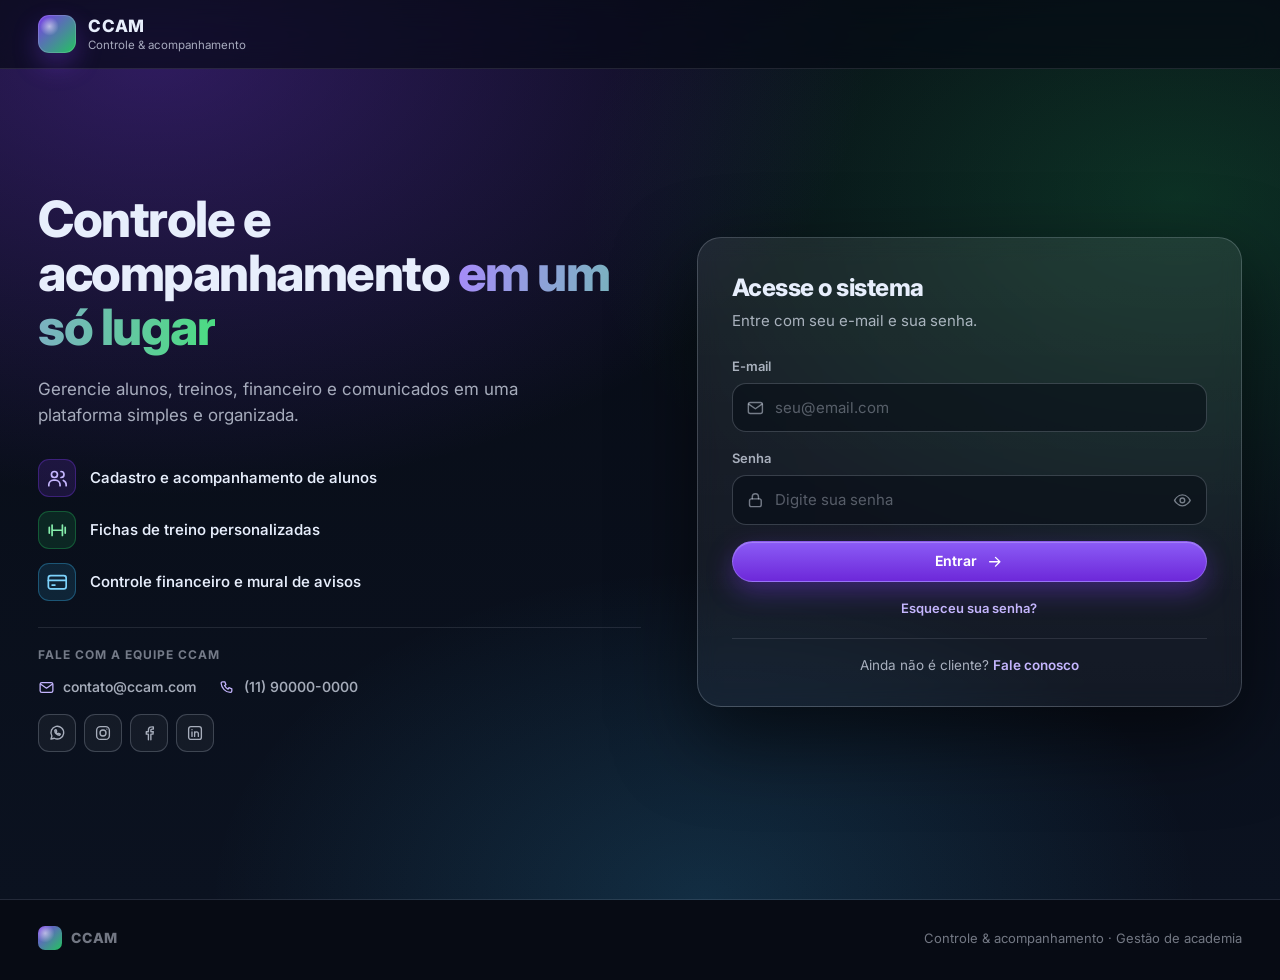
==== commit 49e98da1: "Corrige acentos e usa virgula nos numeros" ====
--- a/src/main/resources/static/cadastro.html
+++ b/src/main/resources/static/cadastro.html
@@ -88,11 +88,11 @@
                 <div class="row">
                   <div class="field">
                     <label for="peso">Peso (kg)</label>
-                    <input id="peso" type="number" step="0.1" placeholder="Ex: 75.5" />
+                    <input id="peso" type="text" inputmode="decimal" placeholder="Ex: 75,5" />
                   </div>
                   <div class="field">
                     <label for="altura">Altura (m)</label>
-                    <input id="altura" type="number" step="0.01" placeholder="Ex: 1.75" />
+                    <input id="altura" type="text" inputmode="decimal" placeholder="Ex: 1,75" />
                   </div>
                 </div>
                 <div class="field">
--- a/src/main/resources/static/css/style.css
+++ b/src/main/resources/static/css/style.css
@@ -2728,7 +2728,7 @@
   padding: 7px 9px;
 }
 
-@media (max-width: 1200px) {
+@media (max-width: 1399px) {
   .grid--split {
     grid-template-columns: 1fr;
   }
@@ -2737,3 +2737,216 @@
     order: -1;
   }
 }
+
+/* Layout responsivo */
+:root {
+  --gutter: clamp(16px, 3vw, 40px);
+}
+
+.container {
+  width: min(1640px, calc(100% - 2 * var(--gutter)));
+}
+
+.container.auth {
+  max-width: 1240px;
+}
+
+@media (min-width: 1400px) {
+  .grid--split {
+    grid-template-columns: minmax(0, 2.2fr) minmax(320px, 1fr);
+  }
+}
+
+@media (max-width: 920px) {
+  .auth__aside {
+    display: grid;
+    order: 2;
+    margin-top: 24px;
+  }
+
+  .auth__aside > :not(.contact-info) {
+    display: none;
+  }
+
+  .contact-info {
+    justify-items: center;
+    text-align: center;
+  }
+
+  .contact-info__list {
+    justify-content: center;
+  }
+}
+
+@media (max-width: 560px) {
+  .card {
+    padding: 18px 16px;
+  }
+
+  .hero {
+    padding: 22px 18px;
+  }
+}
+
+/* Tabelas viram cartoes no celular e no tablet */
+@media (max-width: 900px) {
+  .table-wrap {
+    border: none;
+    background: none;
+    overflow: visible;
+  }
+
+  .table-wrap table:not(.matrix),
+  .table-wrap table:not(.matrix) tbody,
+  .table-wrap table:not(.matrix) tr,
+  .table-wrap table:not(.matrix) td {
+    display: block;
+    width: 100%;
+  }
+
+  .table-wrap table:not(.matrix) thead {
+    display: none;
+  }
+
+  .table-wrap table:not(.matrix) tr {
+    margin-bottom: 10px;
+    padding: 6px 14px;
+    border: 1px solid var(--border);
+    border-radius: var(--radius-md);
+    background: rgba(7, 11, 20, .35);
+  }
+
+  .table-wrap table:not(.matrix) td {
+    display: flex;
+    align-items: center;
+    justify-content: space-between;
+    gap: 12px;
+    padding: 9px 0;
+    text-align: right;
+    white-space: normal !important;
+    border-bottom: 1px solid var(--border);
+  }
+
+  .table-wrap table:not(.matrix) td:last-child {
+    border-bottom: none;
+  }
+
+  .table-wrap table:not(.matrix) td[data-label]::before {
+    content: attr(data-label);
+    flex: none;
+    font-size: 12px;
+    font-weight: 700;
+    letter-spacing: .04em;
+    text-transform: uppercase;
+    color: var(--subtle);
+    text-align: left;
+  }
+
+  .table-wrap table:not(.matrix) td.col-name {
+    display: block;
+    text-align: left;
+  }
+
+  .table-wrap table:not(.matrix) td.col-name::before {
+    display: none;
+  }
+
+  .table-wrap table:not(.matrix) td.empty-cell {
+    display: block;
+    text-align: center;
+  }
+
+  .table-wrap table:not(.matrix) td.empty-cell::before {
+    display: none;
+  }
+
+  .table-wrap table:not(.matrix) td:last-child[data-label]::before {
+    display: none;
+  }
+
+  .table-wrap .row-actions {
+    flex-wrap: wrap !important;
+    justify-content: flex-start;
+    width: 100%;
+  }
+
+  .table-wrap tr.is-inactive td {
+    opacity: 1;
+  }
+
+  .cell-msg {
+    max-width: none;
+    text-align: left;
+  }
+}
+
+@media (min-width: 641px) and (max-width: 900px) {
+  .table-wrap table:not(.matrix) tbody {
+    display: grid;
+    grid-template-columns: repeat(2, minmax(0, 1fr));
+    gap: 10px;
+  }
+
+  .table-wrap table:not(.matrix) tr {
+    margin-bottom: 0;
+  }
+
+  .table-wrap table:not(.matrix) tr:has(.empty-cell) {
+    grid-column: 1 / -1;
+  }
+}
+
+@media (min-width: 901px) and (max-width: 1365px) {
+  .table-wrap .btn__label {
+    display: none;
+  }
+
+  .table-wrap .row-actions .btn {
+    padding: 7px 9px;
+  }
+}
+
+@media (min-width: 901px) and (max-width: 1100px) {
+  #alunos-card th:nth-child(3),
+  #alunos-lista td:nth-child(3) {
+    display: none;
+  }
+}
+
+/* Aniversariantes */
+.bday .avatar {
+  flex: none;
+}
+
+.bday__body {
+  display: grid;
+  gap: 2px;
+  margin-right: auto;
+}
+
+.bday__body strong {
+  color: var(--text);
+}
+
+.bday__body span {
+  font-size: 13px;
+}
+
+.bday.is-today {
+  background: rgba(34, 197, 94, .08);
+}
+
+/* Loja */
+.loja-config {
+  display: grid;
+  gap: 14px;
+  max-width: 520px;
+}
+
+.fgrid .check-row {
+  margin: 0;
+}
+
+#produtos-card .card__head {
+  flex-wrap: wrap;
+}
